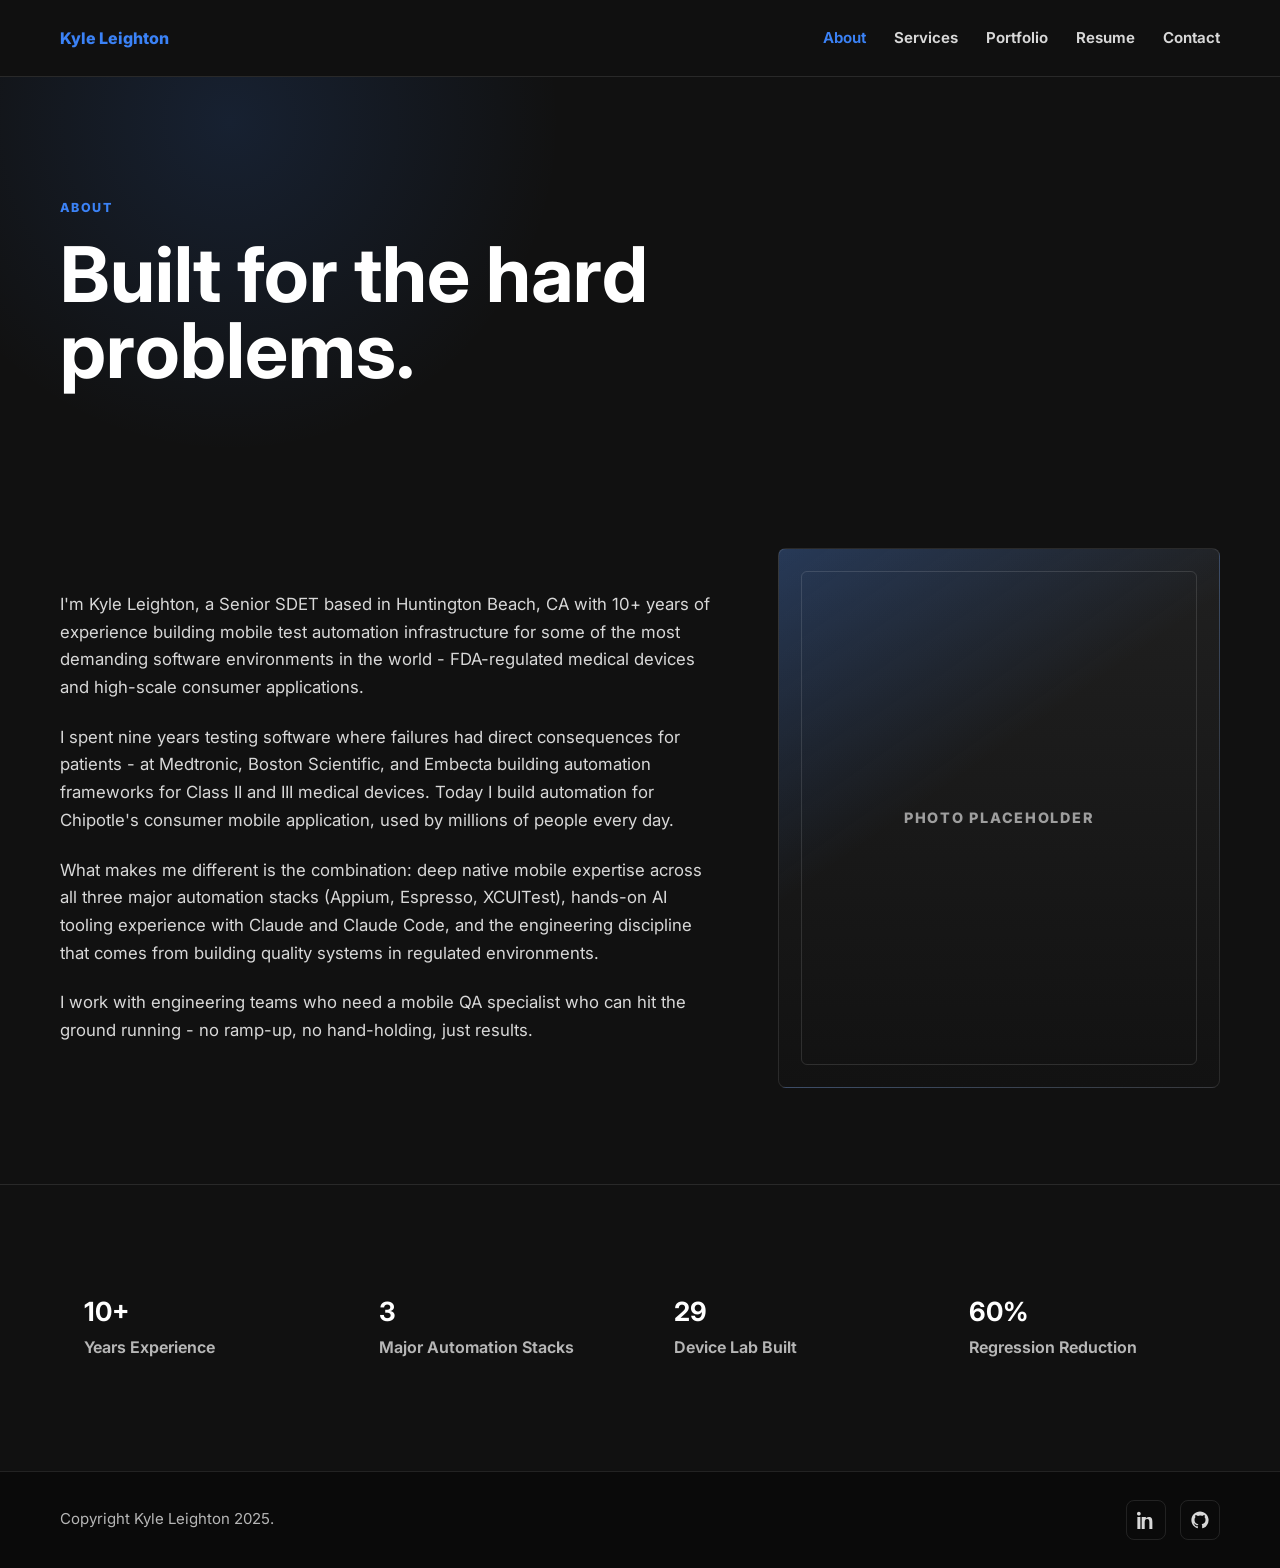
==== about.html @ f609dddc "Build static portfolio website" ====
<!doctype html>
<html lang="en">
  <head>
    <meta charset="utf-8">
    <meta name="viewport" content="width=device-width, initial-scale=1">
    <meta name="description" content="About Kyle Leighton, Senior SDET based in Huntington Beach, CA.">
    <title>About | Kyle Leighton</title>
    <link rel="preconnect" href="https://fonts.googleapis.com">
    <link rel="preconnect" href="https://fonts.gstatic.com" crossorigin>
    <link href="https://fonts.googleapis.com/css2?family=Inter:wght@400;500;600;700;800;900&amp;display=swap" rel="stylesheet">
    <link rel="stylesheet" href="styles.css">
  </head>
  <body>
    <div class="site-shell">
      <header class="site-header">
        <nav class="nav container" aria-label="Primary navigation">
          <a class="wordmark" href="index.html">Kyle Leighton</a>
          <button class="menu-toggle" type="button" aria-label="Toggle navigation menu" aria-expanded="false">
            <span></span>
          </button>
          <div class="nav-links">
            <a class="nav-link" href="about.html">About</a>
            <a class="nav-link" href="services.html">Services</a>
            <a class="nav-link" href="portfolio.html">Portfolio</a>
            <a class="nav-link" href="resume.html">Resume</a>
            <a class="nav-link" href="contact.html">Contact</a>
          </div>
        </nav>
      </header>

      <main class="site-main">
        <section class="page-hero">
          <div class="container reveal">
            <span class="eyebrow">About</span>
            <h1>Built for the hard problems.</h1>
          </div>
        </section>

        <section class="section">
          <div class="container two-column">
            <div class="copy-stack reveal">
              <p>I'm Kyle Leighton, a Senior SDET based in Huntington Beach, CA with 10+ years of experience building mobile test automation infrastructure for some of the most demanding software environments in the world - FDA-regulated medical devices and high-scale consumer applications.</p>
              <p>I spent nine years testing software where failures had direct consequences for patients - at Medtronic, Boston Scientific, and Embecta building automation frameworks for Class II and III medical devices. Today I build automation for Chipotle's consumer mobile application, used by millions of people every day.</p>
              <p>What makes me different is the combination: deep native mobile expertise across all three major automation stacks (Appium, Espresso, XCUITest), hands-on AI tooling experience with Claude and Claude Code, and the engineering discipline that comes from building quality systems in regulated environments.</p>
              <p>I work with engineering teams who need a mobile QA specialist who can hit the ground running - no ramp-up, no hand-holding, just results.</p>
            </div>
            <div class="photo-frame reveal" aria-label="Professional photo placeholder">
              <span class="photo-placeholder">Photo Placeholder</span>
            </div>
          </div>
        </section>

        <section class="section-tight section-border">
          <div class="container grid grid-4">
            <div class="mini-stat reveal">
              <strong>10+</strong>
              <span>Years Experience</span>
            </div>
            <div class="mini-stat reveal">
              <strong>3</strong>
              <span>Major Automation Stacks</span>
            </div>
            <div class="mini-stat reveal">
              <strong>29</strong>
              <span>Device Lab Built</span>
            </div>
            <div class="mini-stat reveal">
              <strong>60%</strong>
              <span>Regression Reduction</span>
            </div>
          </div>
        </section>
      </main>

      <footer class="site-footer">
        <div class="footer-inner container">
          <p>Copyright Kyle Leighton 2025.</p>
          <div class="footer-links">
            <a href="https://linkedin.com/in/kyle-leighton-098b62132" target="_blank" rel="noreferrer" aria-label="LinkedIn">
              <svg viewBox="0 0 24 24" fill="currentColor" aria-hidden="true">
                <path d="M4.98 3.5C4.98 4.88 3.87 6 2.5 6S0 4.88 0 3.5 1.12 1 2.5 1s2.48 1.12 2.48 2.5zM.5 8h4V24h-4V8zm7.5 0h3.84v2.18h.05c.54-1.02 1.84-2.1 3.79-2.1 4.05 0 4.8 2.67 4.8 6.14V24h-4v-8.67c0-2.07-.04-4.73-2.88-4.73-2.89 0-3.33 2.25-3.33 4.58V24h-4V8z"></path>
              </svg>
            </a>
            <a href="https://github.com/kbleighton" target="_blank" rel="noreferrer" aria-label="GitHub">
              <svg viewBox="0 0 24 24" fill="currentColor" aria-hidden="true">
                <path d="M12 .5C5.65.5.5 5.65.5 12c0 5.09 3.29 9.4 7.86 10.93.58.11.79-.25.79-.56v-2.02c-3.2.7-3.87-1.36-3.87-1.36-.52-1.34-1.28-1.7-1.28-1.7-1.05-.72.08-.7.08-.7 1.16.08 1.77 1.19 1.77 1.19 1.03 1.76 2.7 1.25 3.36.96.1-.75.4-1.25.73-1.54-2.56-.29-5.25-1.28-5.25-5.69 0-1.26.45-2.29 1.19-3.1-.12-.29-.52-1.47.11-3.06 0 0 .97-.31 3.18 1.18A11.1 11.1 0 0 1 12 6.15c.98 0 1.96.13 2.88.38 2.2-1.49 3.17-1.18 3.17-1.18.63 1.59.23 2.77.11 3.06.74.81 1.19 1.84 1.19 3.1 0 4.42-2.7 5.39-5.27 5.67.41.36.78 1.07.78 2.16v3.03c0 .31.21.67.8.56A11.52 11.52 0 0 0 23.5 12C23.5 5.65 18.35.5 12 .5z"></path>
              </svg>
            </a>
          </div>
        </div>
      </footer>
    </div>

    <script src="script.js"></script>
  </body>
</html>
---- styles.css ----
/* Design tokens */
:root {
  --bg: #111111;
  --bg-deep: #0a0a0a;
  --panel: #171717;
  --panel-soft: #1d1d1d;
  --text: #ffffff;
  --muted: #b6b6b6;
  --muted-strong: #d8d8d8;
  --line: rgba(255, 255, 255, 0.1);
  --line-strong: rgba(255, 255, 255, 0.16);
  --accent: #3b82f6;
  --accent-dark: #2563eb;
  --accent-soft: rgba(59, 130, 246, 0.14);
  --shadow: 0 24px 70px rgba(0, 0, 0, 0.38);
  --radius: 8px;
  --max-width: 1160px;
}

/* Base layout */
* {
  box-sizing: border-box;
}

html {
  scroll-behavior: smooth;
}

body {
  margin: 0;
  background: var(--bg);
  color: var(--text);
  font-family: "Inter", system-ui, -apple-system, BlinkMacSystemFont, "Segoe UI", sans-serif;
  font-size: 16px;
  line-height: 1.65;
  text-rendering: optimizeLegibility;
}

body.menu-open {
  overflow: hidden;
}

img,
svg {
  display: block;
  max-width: 100%;
}

a {
  color: inherit;
  text-decoration: none;
}

p {
  margin: 0;
}

ul {
  margin: 0;
  padding-left: 1.15rem;
}

li + li {
  margin-top: 0.55rem;
}

.site-shell {
  min-height: 100vh;
  display: flex;
  flex-direction: column;
}

.site-main {
  flex: 1;
}

.container {
  width: min(100% - 40px, var(--max-width));
  margin: 0 auto;
}

/* Header and navigation */
.site-header {
  position: sticky;
  top: 0;
  z-index: 20;
  background: rgba(17, 17, 17, 0.84);
  border-bottom: 1px solid var(--line);
  backdrop-filter: blur(18px);
}

.nav {
  min-height: 76px;
  display: flex;
  align-items: center;
  justify-content: space-between;
  gap: 24px;
}

.wordmark {
  color: var(--accent);
  font-size: 1rem;
  font-weight: 800;
  letter-spacing: 0;
}

.nav-links {
  display: flex;
  align-items: center;
  gap: 28px;
}

.nav-link {
  color: var(--muted-strong);
  font-size: 0.94rem;
  font-weight: 650;
  transition: color 180ms ease;
}

.nav-link:hover,
.nav-link:focus,
.nav-link.is-active {
  color: var(--accent);
}

.menu-toggle {
  width: 44px;
  height: 44px;
  display: none;
  align-items: center;
  justify-content: center;
  border: 1px solid var(--line-strong);
  border-radius: var(--radius);
  background: rgba(255, 255, 255, 0.03);
  color: var(--text);
  cursor: pointer;
}

.menu-toggle span,
.menu-toggle span::before,
.menu-toggle span::after {
  width: 18px;
  height: 2px;
  display: block;
  background: currentColor;
  border-radius: 99px;
  content: "";
  transition: transform 180ms ease, opacity 180ms ease;
}

.menu-toggle span {
  position: relative;
}

.menu-toggle span::before,
.menu-toggle span::after {
  position: absolute;
  left: 0;
}

.menu-toggle span::before {
  top: -6px;
}

.menu-toggle span::after {
  top: 6px;
}

.menu-toggle[aria-expanded="true"] span {
  background: transparent;
}

.menu-toggle[aria-expanded="true"] span::before {
  transform: translateY(6px) rotate(45deg);
}

.menu-toggle[aria-expanded="true"] span::after {
  transform: translateY(-6px) rotate(-45deg);
}

/* Hero, buttons, and shared sections */
.hero {
  min-height: calc(100vh - 76px);
  display: grid;
  align-items: center;
  padding: 80px 0 72px;
  background:
    radial-gradient(circle at 50% 10%, rgba(59, 130, 246, 0.16), transparent 34%),
    linear-gradient(180deg, var(--bg-deep) 0%, var(--bg) 70%);
}

.hero-inner {
  width: min(920px, 100%);
  margin: 0 auto;
  text-align: center;
}

.eyebrow {
  color: var(--accent);
  font-size: 0.78rem;
  font-weight: 800;
  letter-spacing: 0.12em;
  text-transform: uppercase;
}

.hero h1,
.page-hero h1 {
  margin: 18px 0 0;
  color: var(--text);
  font-size: clamp(2.8rem, 8vw, 6.8rem);
  line-height: 0.98;
  letter-spacing: 0;
}

.hero p,
.page-hero p {
  width: min(820px, 100%);
  margin: 28px auto 0;
  color: var(--muted-strong);
  font-size: clamp(1.05rem, 2vw, 1.35rem);
  line-height: 1.65;
}

.button {
  min-height: 48px;
  display: inline-flex;
  align-items: center;
  justify-content: center;
  gap: 10px;
  border: 1px solid transparent;
  border-radius: var(--radius);
  padding: 0 22px;
  font-weight: 800;
  line-height: 1;
  transition: transform 180ms ease, background 180ms ease, border-color 180ms ease, color 180ms ease;
}

.button-primary {
  background: var(--accent);
  color: var(--text);
  box-shadow: 0 18px 44px rgba(59, 130, 246, 0.24);
}

.button-primary:hover,
.button-primary:focus {
  background: var(--accent-dark);
  transform: translateY(-2px);
}

.button-secondary {
  background: transparent;
  border-color: var(--line-strong);
  color: var(--text);
}

.button-secondary:hover,
.button-secondary:focus {
  border-color: var(--accent);
  color: var(--accent);
}

.hero .button-primary,
.resume-panel .button-primary {
  margin-top: 36px;
}

.section {
  padding: 96px 0;
}

.section-tight {
  padding: 72px 0;
}

.section-border {
  border-top: 1px solid var(--line);
}

/* Home page stats and trusted-by band */
.grid {
  display: grid;
  gap: 20px;
}

.grid-3 {
  grid-template-columns: repeat(3, minmax(0, 1fr));
}

.grid-4 {
  grid-template-columns: repeat(4, minmax(0, 1fr));
}

.grid-2 {
  grid-template-columns: repeat(2, minmax(0, 1fr));
}

.card,
.stat-card,
.service-card,
.portfolio-card,
.contact-card,
.resume-panel {
  border: 1px solid var(--line);
  border-radius: var(--radius);
  background: linear-gradient(180deg, rgba(255, 255, 255, 0.045), rgba(255, 255, 255, 0.02));
  box-shadow: var(--shadow);
}

.stat-card {
  min-height: 188px;
  padding: 28px;
}

.icon {
  width: 42px;
  height: 42px;
  display: inline-flex;
  align-items: center;
  justify-content: center;
  border: 1px solid rgba(59, 130, 246, 0.28);
  border-radius: var(--radius);
  background: var(--accent-soft);
  color: var(--accent);
}

.icon svg {
  width: 22px;
  height: 22px;
  stroke-width: 2;
}

.stat-value {
  margin-top: 22px;
  color: var(--text);
  font-size: clamp(1.55rem, 3vw, 2.25rem);
  font-weight: 850;
  line-height: 1.1;
}

.stat-label {
  margin-top: 8px;
  color: var(--muted);
  font-weight: 600;
}

.trusted {
  border-top: 1px solid var(--line);
  border-bottom: 1px solid var(--line);
  background: var(--bg-deep);
}

.trusted-inner {
  min-height: 132px;
  display: grid;
  grid-template-columns: 180px 1fr;
  align-items: center;
  gap: 36px;
}

.trusted-label {
  color: var(--muted);
  font-size: 0.82rem;
  font-weight: 800;
  letter-spacing: 0.14em;
  text-transform: uppercase;
}

.logo-row {
  display: grid;
  grid-template-columns: repeat(4, minmax(0, 1fr));
  gap: 18px;
}

.text-logo {
  min-height: 58px;
  display: flex;
  align-items: center;
  justify-content: center;
  border: 1px solid var(--line);
  border-radius: var(--radius);
  color: var(--muted-strong);
  font-weight: 800;
  text-align: center;
  padding: 12px 16px;
}

/* Interior page layouts */
.page-hero {
  padding: 116px 0 64px;
  background:
    radial-gradient(circle at 18% 12%, rgba(59, 130, 246, 0.14), transparent 30%),
    var(--bg);
}

.page-hero h1 {
  width: min(820px, 100%);
  font-size: clamp(2.55rem, 6vw, 5rem);
}

.page-hero p {
  margin-left: 0;
}

.two-column {
  display: grid;
  grid-template-columns: minmax(0, 1.08fr) minmax(280px, 0.72fr);
  gap: 56px;
  align-items: center;
}

.copy-stack {
  display: grid;
  gap: 22px;
  color: var(--muted-strong);
  font-size: 1.05rem;
}

.copy-stack strong {
  color: var(--text);
}

.photo-frame {
  position: relative;
  overflow: hidden;
  min-height: 540px;
  border: 1px solid var(--line);
  border-radius: var(--radius);
  background:
    linear-gradient(145deg, rgba(59, 130, 246, 0.26), transparent 42%),
    linear-gradient(180deg, #202020, #121212);
}

.photo-frame::before {
  position: absolute;
  inset: 22px;
  border: 1px solid rgba(255, 255, 255, 0.12);
  border-radius: calc(var(--radius) - 2px);
  content: "";
}

.photo-placeholder {
  position: absolute;
  inset: 0;
  display: flex;
  align-items: center;
  justify-content: center;
  color: rgba(255, 255, 255, 0.58);
  font-size: 0.9rem;
  font-weight: 800;
  letter-spacing: 0.12em;
  text-transform: uppercase;
}

.mini-stat {
  min-height: 142px;
  display: flex;
  flex-direction: column;
  justify-content: center;
  padding: 24px;
}

.mini-stat strong {
  color: var(--text);
  font-size: 1.65rem;
  line-height: 1.15;
}

.mini-stat span {
  margin-top: 8px;
  color: var(--muted);
  font-weight: 650;
}

/* Services and portfolio cards */
.section-heading {
  display: flex;
  align-items: end;
  justify-content: space-between;
  gap: 24px;
  margin-bottom: 34px;
}

.section-heading h2 {
  margin: 0;
  font-size: clamp(2rem, 4vw, 3.4rem);
  line-height: 1;
}

.section-heading p {
  width: min(480px, 100%);
  color: var(--muted);
}

.service-card {
  min-height: 330px;
  padding: 30px;
}

.service-card h2,
.portfolio-card h2 {
  margin: 24px 0 10px;
  font-size: 1.35rem;
  line-height: 1.2;
}

.service-card p,
.portfolio-card p,
.resume-panel p {
  color: var(--muted-strong);
}

.services-cta {
  margin-top: 34px;
  text-align: center;
}

.portfolio-grid {
  display: grid;
  gap: 20px;
}

.portfolio-card {
  padding: 30px;
}

.portfolio-card h2 {
  margin-top: 0;
  font-size: 1.55rem;
}

.portfolio-card .context {
  margin-bottom: 20px;
  color: var(--accent);
  font-size: 0.9rem;
  font-weight: 800;
  letter-spacing: 0.08em;
  text-transform: uppercase;
}

.portfolio-card li {
  color: var(--muted-strong);
}

.portfolio-card.featured {
  border-color: rgba(59, 130, 246, 0.32);
  background: linear-gradient(180deg, rgba(59, 130, 246, 0.12), rgba(255, 255, 255, 0.025));
}

/* Resume and profile links */
.resume-wrap {
  min-height: calc(100vh - 76px);
  display: grid;
  align-items: center;
  padding: 92px 0;
}

.resume-panel {
  width: min(820px, 100%);
  margin: 0 auto;
  padding: clamp(32px, 6vw, 64px);
  text-align: center;
}

.resume-panel h1 {
  margin: 14px 0 0;
  font-size: clamp(2.45rem, 6vw, 4.85rem);
  line-height: 1;
}

.resume-panel p {
  margin: 26px auto 0;
  max-width: 680px;
  font-size: 1.08rem;
}

.social-links {
  display: flex;
  flex-wrap: wrap;
  align-items: center;
  justify-content: center;
  gap: 14px;
  margin-top: 30px;
}

.social-link {
  min-height: 44px;
  display: inline-flex;
  align-items: center;
  justify-content: center;
  gap: 10px;
  border: 1px solid var(--line);
  border-radius: var(--radius);
  padding: 0 16px;
  color: var(--muted-strong);
  font-weight: 750;
  transition: border-color 180ms ease, color 180ms ease, background 180ms ease;
}

.social-link:hover,
.social-link:focus {
  border-color: var(--accent);
  background: var(--accent-soft);
  color: var(--text);
}

.social-link svg {
  width: 18px;
  height: 18px;
  color: var(--accent);
}

/* Contact form */
.contact-layout {
  display: grid;
  grid-template-columns: minmax(0, 0.96fr) minmax(300px, 0.64fr);
  gap: 28px;
  align-items: start;
}

.contact-card {
  padding: clamp(26px, 4vw, 38px);
}

.form-grid {
  display: grid;
  grid-template-columns: repeat(2, minmax(0, 1fr));
  gap: 18px;
}

.field {
  display: grid;
  gap: 8px;
}

.field-full {
  grid-column: 1 / -1;
}

label {
  color: var(--muted-strong);
  font-size: 0.92rem;
  font-weight: 750;
}

input,
textarea {
  width: 100%;
  border: 1px solid var(--line-strong);
  border-radius: var(--radius);
  background: rgba(10, 10, 10, 0.72);
  color: var(--text);
  font: inherit;
  padding: 13px 14px;
  outline: none;
  transition: border-color 180ms ease, box-shadow 180ms ease;
}

textarea {
  min-height: 168px;
  resize: vertical;
}

input:focus,
textarea:focus {
  border-color: var(--accent);
  box-shadow: 0 0 0 4px rgba(59, 130, 246, 0.14);
}

.form-actions {
  display: flex;
  align-items: center;
  gap: 16px;
  margin-top: 22px;
}

.form-status {
  color: var(--muted);
  font-size: 0.9rem;
}

.contact-list {
  display: grid;
  gap: 18px;
}

.contact-item {
  display: grid;
  gap: 4px;
  border-bottom: 1px solid var(--line);
  padding-bottom: 18px;
}

.contact-item:last-child {
  border-bottom: 0;
  padding-bottom: 0;
}

.contact-item span {
  color: var(--muted);
  font-size: 0.8rem;
  font-weight: 800;
  letter-spacing: 0.12em;
  text-transform: uppercase;
}

.contact-item a {
  color: var(--text);
  font-weight: 750;
  overflow-wrap: anywhere;
  transition: color 180ms ease;
}

.contact-item a:hover,
.contact-item a:focus {
  color: var(--accent);
}

/* Footer */
.site-footer {
  border-top: 1px solid var(--line);
  background: var(--bg-deep);
}

.footer-inner {
  min-height: 96px;
  display: flex;
  align-items: center;
  justify-content: space-between;
  gap: 24px;
  color: var(--muted);
  font-size: 0.94rem;
}

.footer-links {
  display: flex;
  align-items: center;
  gap: 14px;
}

.footer-links a {
  width: 40px;
  height: 40px;
  display: inline-flex;
  align-items: center;
  justify-content: center;
  border: 1px solid var(--line);
  border-radius: var(--radius);
  color: var(--muted-strong);
  transition: border-color 180ms ease, color 180ms ease, background 180ms ease;
}

.footer-links a:hover,
.footer-links a:focus {
  border-color: var(--accent);
  background: var(--accent-soft);
  color: var(--accent);
}

.footer-links svg {
  width: 18px;
  height: 18px;
}

/* Scroll reveal animation */
.reveal {
  opacity: 0;
  transform: translateY(18px);
  transition: opacity 640ms ease, transform 640ms ease;
}

.reveal.is-visible {
  opacity: 1;
  transform: translateY(0);
}

:focus-visible {
  outline: 3px solid rgba(59, 130, 246, 0.7);
  outline-offset: 3px;
}

/* Responsive behavior */
@media (prefers-reduced-motion: reduce) {
  *,
  *::before,
  *::after {
    scroll-behavior: auto !important;
    transition-duration: 0.01ms !important;
    animation-duration: 0.01ms !important;
    animation-iteration-count: 1 !important;
  }

  .reveal {
    opacity: 1;
    transform: none;
  }
}

@media (max-width: 980px) {
  .grid-3,
  .grid-4,
  .grid-2,
  .logo-row {
    grid-template-columns: repeat(2, minmax(0, 1fr));
  }

  .two-column,
  .contact-layout {
    grid-template-columns: 1fr;
  }

  .photo-frame {
    min-height: 460px;
  }

  .trusted-inner {
    grid-template-columns: 1fr;
    gap: 18px;
    padding: 34px 0;
  }
}

@media (max-width: 760px) {
  .container {
    width: min(100% - 28px, var(--max-width));
  }

  .nav {
    min-height: 68px;
  }

  .menu-toggle {
    display: inline-flex;
  }

  .nav-links {
    position: fixed;
    inset: 68px 14px auto 14px;
    display: grid;
    gap: 0;
    padding: 10px;
    border: 1px solid var(--line-strong);
    border-radius: var(--radius);
    background: rgba(17, 17, 17, 0.98);
    box-shadow: var(--shadow);
    transform: translateY(-12px);
    opacity: 0;
    pointer-events: none;
    transition: opacity 180ms ease, transform 180ms ease;
  }

  .nav-links.is-open {
    transform: translateY(0);
    opacity: 1;
    pointer-events: auto;
  }

  .nav-link {
    display: block;
    padding: 14px 12px;
    border-radius: var(--radius);
  }

  .nav-link:hover,
  .nav-link:focus,
  .nav-link.is-active {
    background: var(--accent-soft);
  }

  .hero {
    min-height: calc(100vh - 68px);
    padding: 72px 0 56px;
  }

  .hero h1,
  .page-hero h1,
  .resume-panel h1 {
    overflow-wrap: anywhere;
  }

  .section,
  .section-tight {
    padding: 64px 0;
  }

  .page-hero {
    padding: 78px 0 42px;
  }

  .section-heading {
    display: grid;
    gap: 14px;
  }

  .grid-3,
  .grid-4,
  .grid-2,
  .logo-row,
  .form-grid {
    grid-template-columns: 1fr;
  }

  .stat-card,
  .service-card {
    min-height: auto;
  }

  .photo-frame {
    min-height: 380px;
  }

  .footer-inner {
    flex-direction: column;
    justify-content: center;
    padding: 26px 0;
    text-align: center;
  }
}
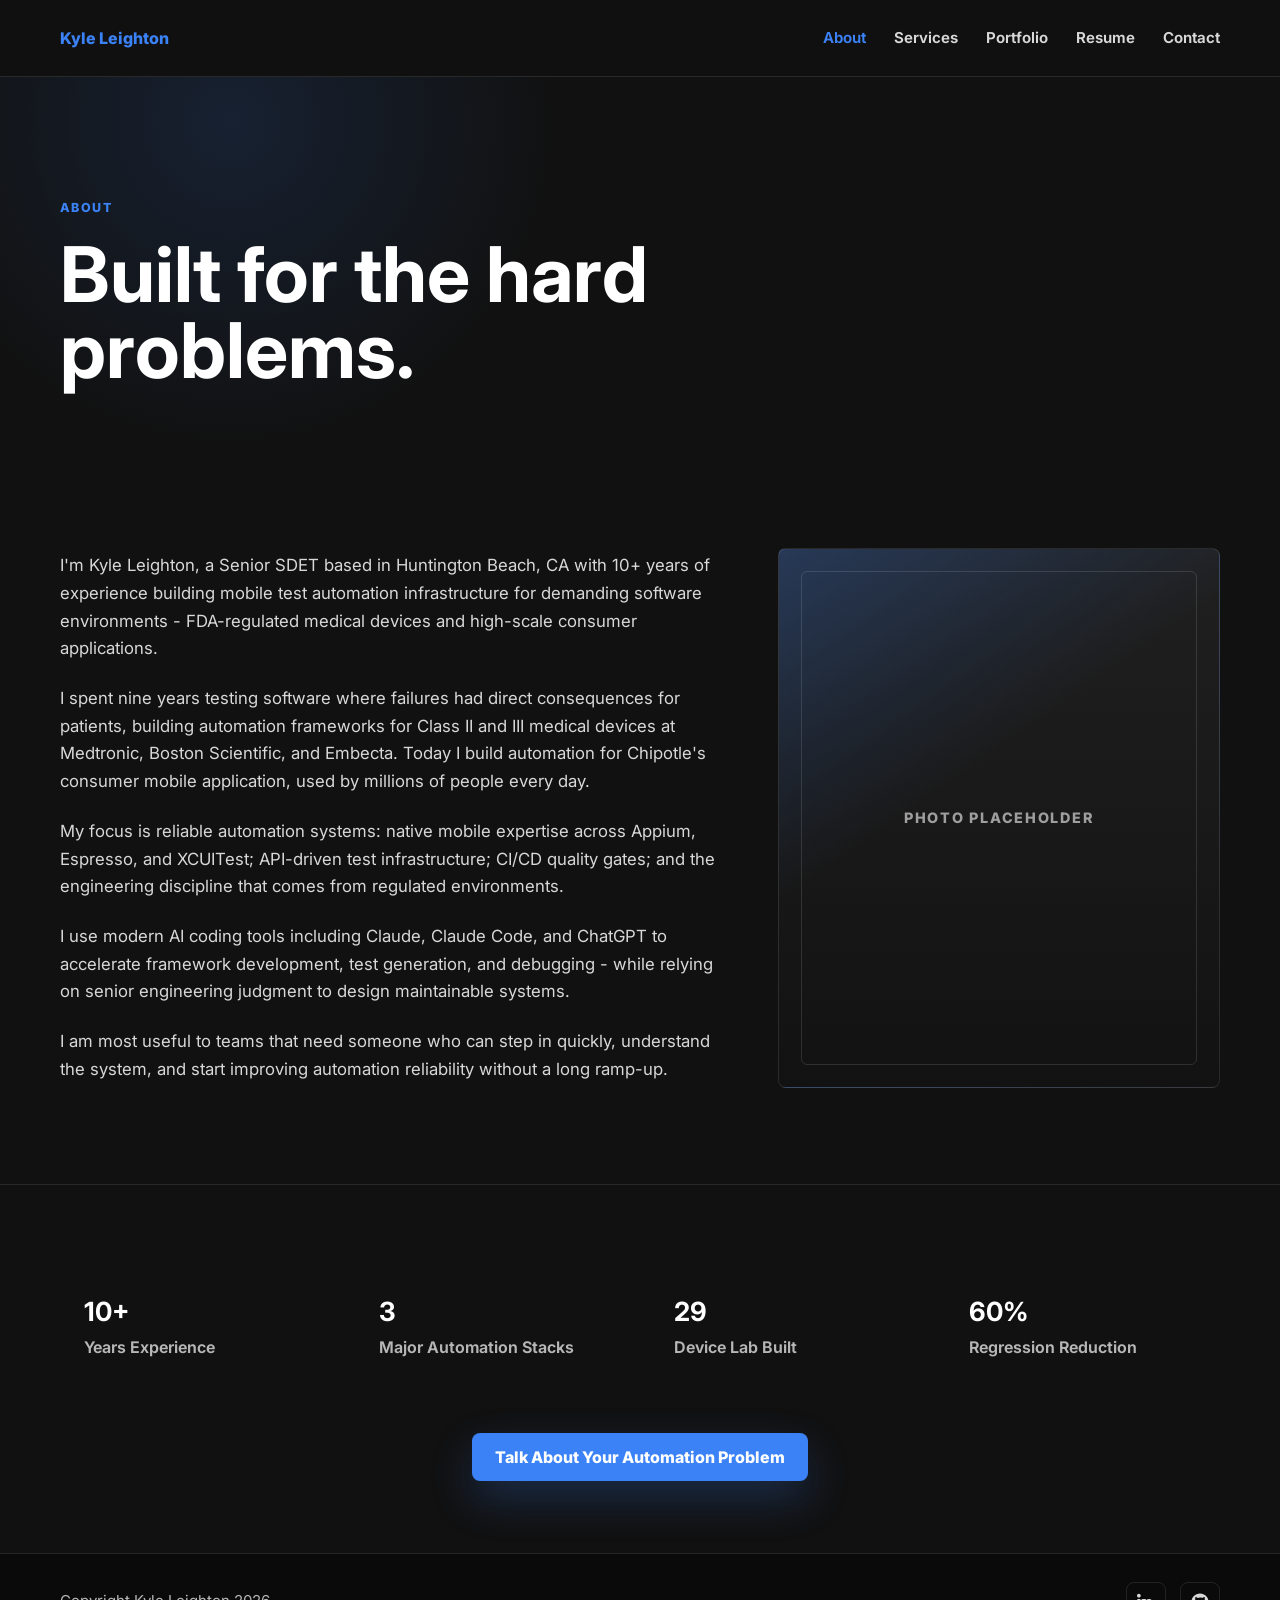
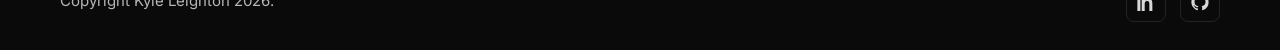
==== commit 1160aa2b: "Reposition site for SDET consulting" ====
--- a/about.html
+++ b/about.html
@@ -3,7 +3,7 @@
   <head>
     <meta charset="utf-8">
     <meta name="viewport" content="width=device-width, initial-scale=1">
-    <meta name="description" content="About Kyle Leighton, Senior SDET based in Huntington Beach, CA.">
+    <meta name="description" content="About Kyle Leighton, a freelance Senior SDET and mobile automation consultant with regulated medical device and high-scale consumer app experience.">
     <title>About | Kyle Leighton</title>
     <link rel="preconnect" href="https://fonts.googleapis.com">
     <link rel="preconnect" href="https://fonts.gstatic.com" crossorigin>
@@ -39,10 +39,11 @@
         <section class="section">
           <div class="container two-column">
             <div class="copy-stack reveal">
-              <p>I'm Kyle Leighton, a Senior SDET based in Huntington Beach, CA with 10+ years of experience building mobile test automation infrastructure for some of the most demanding software environments in the world - FDA-regulated medical devices and high-scale consumer applications.</p>
-              <p>I spent nine years testing software where failures had direct consequences for patients - at Medtronic, Boston Scientific, and Embecta building automation frameworks for Class II and III medical devices. Today I build automation for Chipotle's consumer mobile application, used by millions of people every day.</p>
-              <p>What makes me different is the combination: deep native mobile expertise across all three major automation stacks (Appium, Espresso, XCUITest), hands-on AI tooling experience with Claude and Claude Code, and the engineering discipline that comes from building quality systems in regulated environments.</p>
-              <p>I work with engineering teams who need a mobile QA specialist who can hit the ground running - no ramp-up, no hand-holding, just results.</p>
+              <p>I'm Kyle Leighton, a Senior SDET based in Huntington Beach, CA with 10+ years of experience building mobile test automation infrastructure for demanding software environments - FDA-regulated medical devices and high-scale consumer applications.</p>
+              <p>I spent nine years testing software where failures had direct consequences for patients, building automation frameworks for Class II and III medical devices at Medtronic, Boston Scientific, and Embecta. Today I build automation for Chipotle's consumer mobile application, used by millions of people every day.</p>
+              <p>My focus is reliable automation systems: native mobile expertise across Appium, Espresso, and XCUITest; API-driven test infrastructure; CI/CD quality gates; and the engineering discipline that comes from regulated environments.</p>
+              <p>I use modern AI coding tools including Claude, Claude Code, and ChatGPT to accelerate framework development, test generation, and debugging - while relying on senior engineering judgment to design maintainable systems.</p>
+              <p>I am most useful to teams that need someone who can step in quickly, understand the system, and start improving automation reliability without a long ramp-up.</p>
             </div>
             <div class="photo-frame reveal" aria-label="Professional photo placeholder">
               <span class="photo-placeholder">Photo Placeholder</span>
@@ -69,12 +70,15 @@
               <span>Regression Reduction</span>
             </div>
           </div>
+          <div class="container cta-row reveal">
+            <a class="button button-primary" href="contact.html">Talk About Your Automation Problem</a>
+          </div>
         </section>
       </main>
 
       <footer class="site-footer">
         <div class="footer-inner container">
-          <p>Copyright Kyle Leighton 2025.</p>
+          <p>Copyright Kyle Leighton 2026.</p>
           <div class="footer-links">
             <a href="https://linkedin.com/in/kyle-leighton-098b62132" target="_blank" rel="noreferrer" aria-label="LinkedIn">
               <svg viewBox="0 0 24 24" fill="currentColor" aria-hidden="true">
--- a/styles.css
+++ b/styles.css
@@ -207,9 +207,16 @@
 .page-hero h1 {
   margin: 18px 0 0;
   color: var(--text);
-  font-size: clamp(2.8rem, 8vw, 6.8rem);
   line-height: 0.98;
   letter-spacing: 0;
+}
+
+.hero h1 {
+  font-size: clamp(2.55rem, 6vw, 5.45rem);
+}
+
+.page-hero h1 {
+  font-size: clamp(2.8rem, 8vw, 6.8rem);
 }
 
 .hero p,
@@ -259,8 +266,7 @@
   color: var(--accent);
 }
 
-.hero .button-primary,
-.resume-panel .button-primary {
+.hero .button-primary {
   margin-top: 36px;
 }
 
@@ -296,6 +302,7 @@
 
 .card,
 .stat-card,
+.offer-card,
 .service-card,
 .portfolio-card,
 .contact-card,
@@ -491,6 +498,40 @@
   color: var(--muted);
 }
 
+.offer-grid {
+  margin-bottom: 72px;
+}
+
+.offer-card {
+  min-height: 300px;
+  padding: 30px;
+  border-color: rgba(59, 130, 246, 0.26);
+  background: linear-gradient(180deg, rgba(59, 130, 246, 0.11), rgba(255, 255, 255, 0.025));
+}
+
+.offer-label {
+  width: 34px;
+  height: 34px;
+  display: inline-flex;
+  align-items: center;
+  justify-content: center;
+  border-radius: var(--radius);
+  background: var(--accent);
+  color: var(--text);
+  font-size: 0.88rem;
+  font-weight: 850;
+}
+
+.offer-card h2 {
+  margin: 24px 0 10px;
+  font-size: 1.48rem;
+  line-height: 1.2;
+}
+
+.supporting-heading {
+  margin-top: 0;
+}
+
 .service-card {
   min-height: 330px;
   padding: 30px;
@@ -504,14 +545,22 @@
 }
 
 .service-card p,
+.offer-card p,
 .portfolio-card p,
 .resume-panel p {
   color: var(--muted-strong);
 }
 
-.services-cta {
+.cta-row {
   margin-top: 34px;
+  display: flex;
+  justify-content: center;
+  gap: 14px;
   text-align: center;
+}
+
+.cta-row .button {
+  max-width: 100%;
 }
 
 .portfolio-grid {
@@ -541,6 +590,33 @@
   color: var(--muted-strong);
 }
 
+.case-study-grid {
+  display: grid;
+  grid-template-columns: repeat(2, minmax(0, 1fr));
+  gap: 18px 24px;
+}
+
+.case-detail h3 {
+  margin: 0 0 6px;
+  color: var(--accent);
+  font-size: 0.78rem;
+  font-weight: 850;
+  letter-spacing: 0.12em;
+  text-transform: uppercase;
+}
+
+.case-detail p {
+  font-size: 0.98rem;
+}
+
+.case-detail:last-child {
+  grid-column: 1 / -1;
+}
+
+.case-link {
+  margin-top: 26px;
+}
+
 .portfolio-card.featured {
   border-color: rgba(59, 130, 246, 0.32);
   background: linear-gradient(180deg, rgba(59, 130, 246, 0.12), rgba(255, 255, 255, 0.025));
@@ -571,6 +647,14 @@
   margin: 26px auto 0;
   max-width: 680px;
   font-size: 1.08rem;
+}
+
+.resume-actions {
+  display: flex;
+  flex-wrap: wrap;
+  justify-content: center;
+  gap: 14px;
+  margin-top: 36px;
 }
 
 .social-links {
@@ -619,6 +703,12 @@
 
 .contact-card {
   padding: clamp(26px, 4vw, 38px);
+}
+
+.calendly-cta {
+  margin-bottom: 26px;
+  padding-bottom: 26px;
+  border-bottom: 1px solid var(--line);
 }
 
 .form-grid {
@@ -895,13 +985,25 @@
   .grid-4,
   .grid-2,
   .logo-row,
+  .case-study-grid,
   .form-grid {
     grid-template-columns: 1fr;
   }
 
+  .case-detail:last-child {
+    grid-column: auto;
+  }
+
   .stat-card,
+  .offer-card,
   .service-card {
     min-height: auto;
+  }
+
+  .resume-actions,
+  .cta-row {
+    align-items: stretch;
+    flex-direction: column;
   }
 
   .photo-frame {
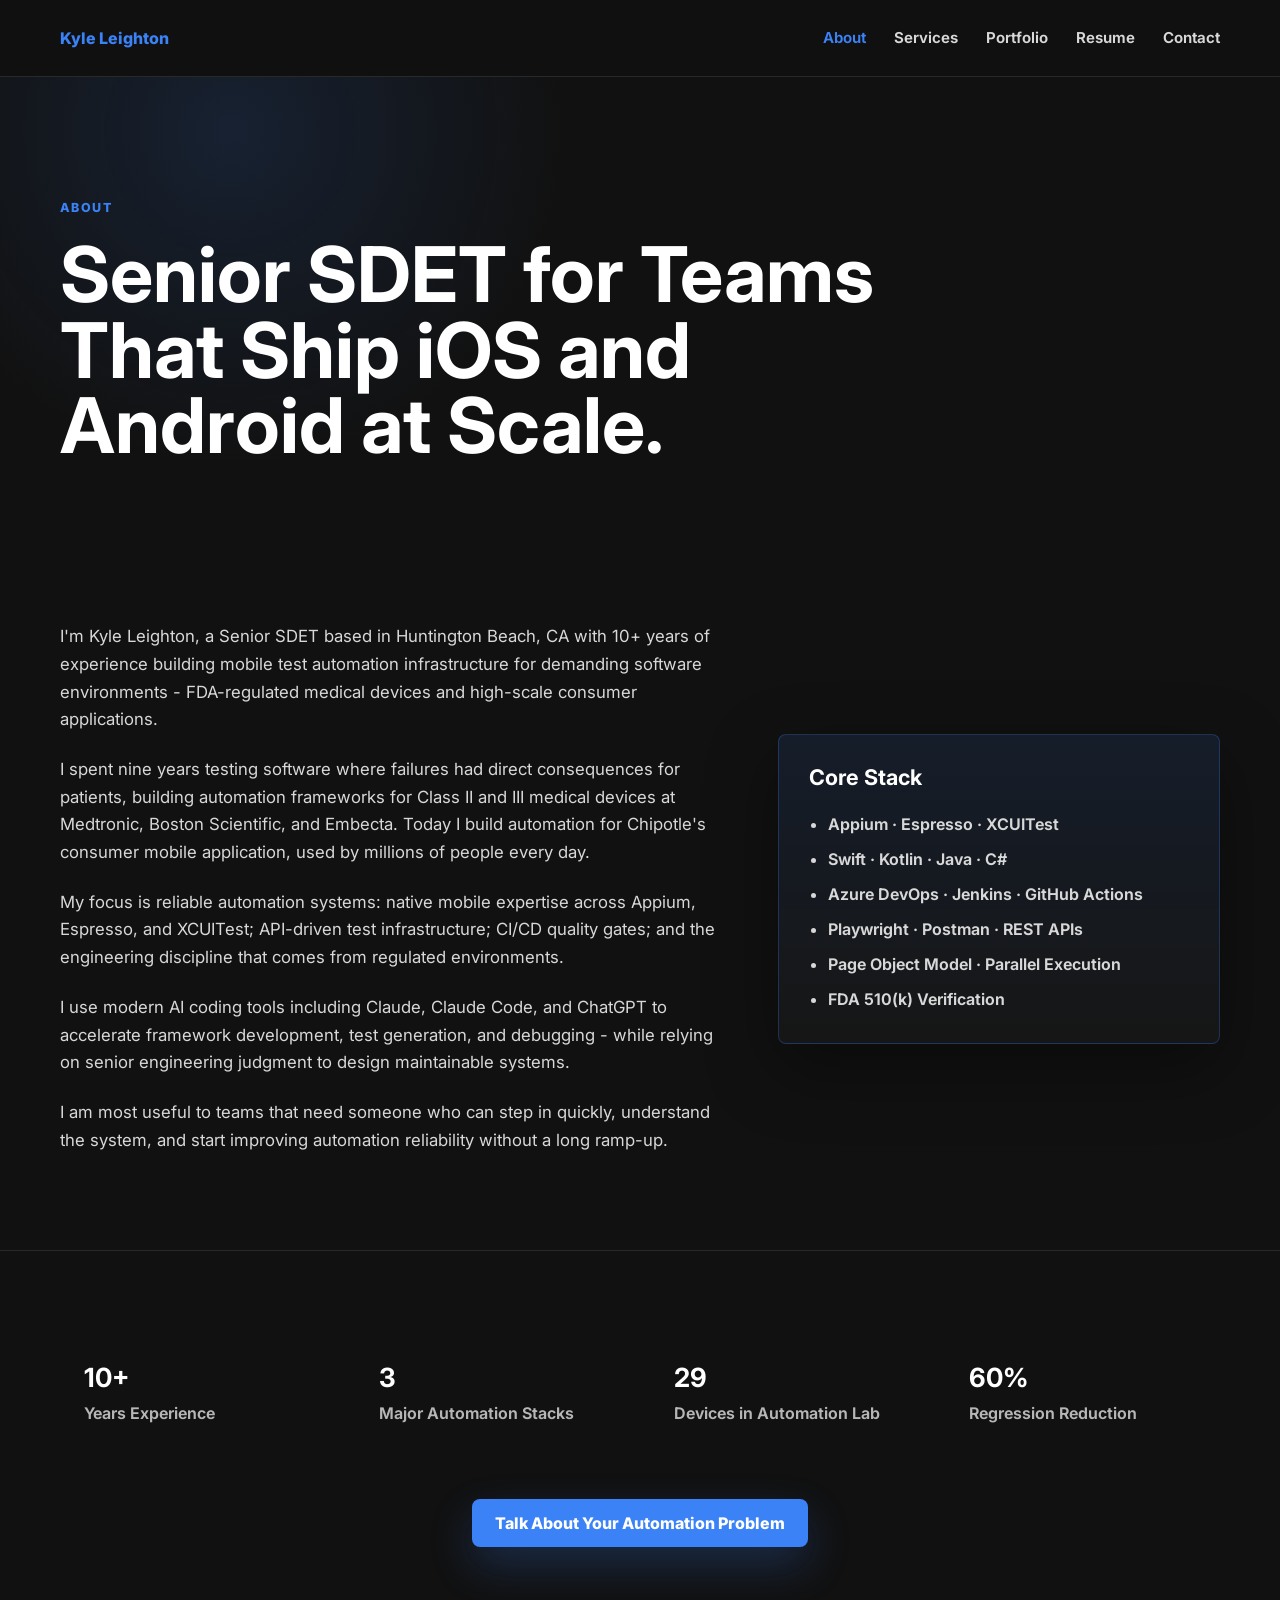
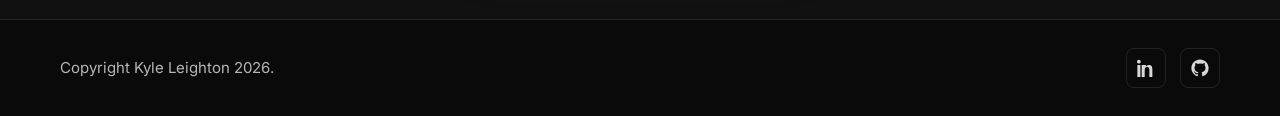
==== commit 92bd2c21: "Apply site improvement pass" ====
--- a/about.html
+++ b/about.html
@@ -4,6 +4,7 @@
     <meta charset="utf-8">
     <meta name="viewport" content="width=device-width, initial-scale=1">
     <meta name="description" content="About Kyle Leighton, a freelance Senior SDET and mobile automation consultant with regulated medical device and high-scale consumer app experience.">
+    <link rel="icon" type="image/svg+xml" href="favicon.svg">
     <title>About | Kyle Leighton</title>
     <link rel="preconnect" href="https://fonts.googleapis.com">
     <link rel="preconnect" href="https://fonts.gstatic.com" crossorigin>
@@ -32,7 +33,7 @@
         <section class="page-hero">
           <div class="container reveal">
             <span class="eyebrow">About</span>
-            <h1>Built for the hard problems.</h1>
+            <h1>Senior SDET for Teams That Ship iOS and Android at Scale.</h1>
           </div>
         </section>
 
@@ -45,8 +46,16 @@
               <p>I use modern AI coding tools including Claude, Claude Code, and ChatGPT to accelerate framework development, test generation, and debugging - while relying on senior engineering judgment to design maintainable systems.</p>
               <p>I am most useful to teams that need someone who can step in quickly, understand the system, and start improving automation reliability without a long ramp-up.</p>
             </div>
-            <div class="photo-frame reveal" aria-label="Professional photo placeholder">
-              <span class="photo-placeholder">Photo Placeholder</span>
+            <div class="skills-card reveal">
+              <h3>Core Stack</h3>
+              <ul>
+                <li>Appium · Espresso · XCUITest</li>
+                <li>Swift · Kotlin · Java · C#</li>
+                <li>Azure DevOps · Jenkins · GitHub Actions</li>
+                <li>Playwright · Postman · REST APIs</li>
+                <li>Page Object Model · Parallel Execution</li>
+                <li>FDA 510(k) Verification</li>
+              </ul>
             </div>
           </div>
         </section>
@@ -63,7 +72,7 @@
             </div>
             <div class="mini-stat reveal">
               <strong>29</strong>
-              <span>Device Lab Built</span>
+              <span>Devices in Automation Lab</span>
             </div>
             <div class="mini-stat reveal">
               <strong>60%</strong>
--- a/styles.css
+++ b/styles.css
@@ -303,6 +303,7 @@
 .card,
 .stat-card,
 .offer-card,
+.skills-card,
 .service-card,
 .portfolio-card,
 .contact-card,
@@ -456,6 +457,24 @@
   font-weight: 800;
   letter-spacing: 0.12em;
   text-transform: uppercase;
+}
+
+.skills-card {
+  padding: 30px;
+  border-color: rgba(59, 130, 246, 0.26);
+  background: linear-gradient(180deg, rgba(59, 130, 246, 0.11), rgba(255, 255, 255, 0.025));
+}
+
+.skills-card h3 {
+  margin: 0 0 20px;
+  color: var(--text);
+  font-size: 1.35rem;
+  line-height: 1.2;
+}
+
+.skills-card li {
+  color: var(--muted-strong);
+  font-weight: 650;
 }
 
 .mini-stat {
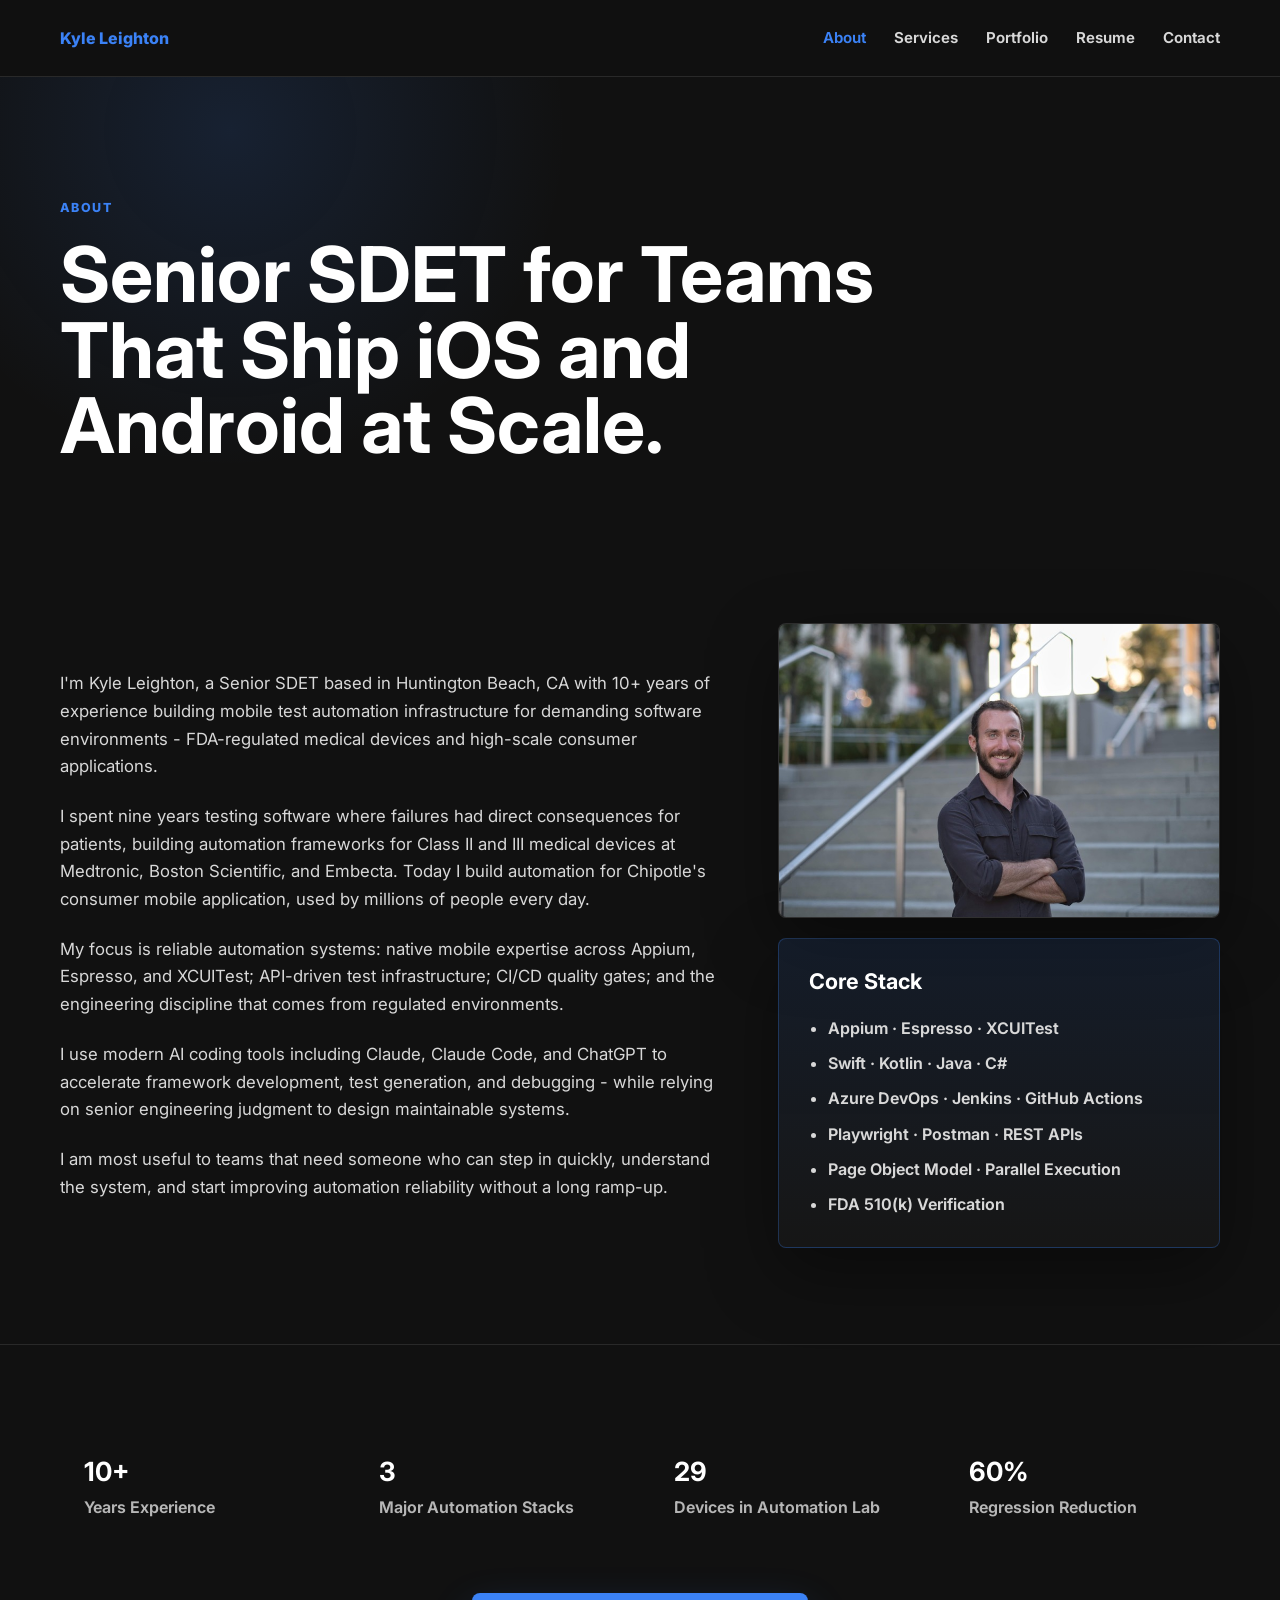
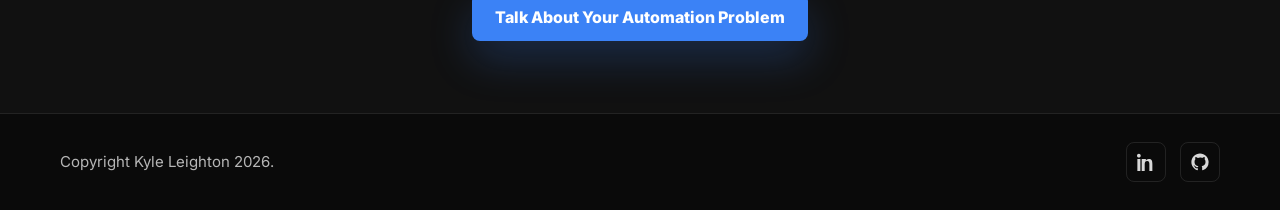
==== commit 63b27d46: "Add profile photo to about page" ====
--- a/about.html
+++ b/about.html
@@ -46,16 +46,21 @@
               <p>I use modern AI coding tools including Claude, Claude Code, and ChatGPT to accelerate framework development, test generation, and debugging - while relying on senior engineering judgment to design maintainable systems.</p>
               <p>I am most useful to teams that need someone who can step in quickly, understand the system, and start improving automation reliability without a long ramp-up.</p>
             </div>
-            <div class="skills-card reveal">
-              <h3>Core Stack</h3>
-              <ul>
-                <li>Appium · Espresso · XCUITest</li>
-                <li>Swift · Kotlin · Java · C#</li>
-                <li>Azure DevOps · Jenkins · GitHub Actions</li>
-                <li>Playwright · Postman · REST APIs</li>
-                <li>Page Object Model · Parallel Execution</li>
-                <li>FDA 510(k) Verification</li>
-              </ul>
+            <div class="about-sidebar">
+              <figure class="profile-card reveal">
+                <img class="profile-photo" src="assets/kyle-leighton-profile.jpg" alt="Kyle Leighton">
+              </figure>
+              <div class="skills-card reveal">
+                <h3>Core Stack</h3>
+                <ul>
+                  <li>Appium · Espresso · XCUITest</li>
+                  <li>Swift · Kotlin · Java · C#</li>
+                  <li>Azure DevOps · Jenkins · GitHub Actions</li>
+                  <li>Playwright · Postman · REST APIs</li>
+                  <li>Page Object Model · Parallel Execution</li>
+                  <li>FDA 510(k) Verification</li>
+                </ul>
+              </div>
             </div>
           </div>
         </section>
--- a/styles.css
+++ b/styles.css
@@ -427,6 +427,26 @@
   color: var(--text);
 }
 
+.about-sidebar {
+  display: grid;
+  gap: 20px;
+}
+
+.profile-card {
+  overflow: hidden;
+  margin: 0;
+  border: 1px solid var(--line);
+  border-radius: var(--radius);
+  background: linear-gradient(180deg, rgba(255, 255, 255, 0.045), rgba(255, 255, 255, 0.02));
+  box-shadow: var(--shadow);
+}
+
+.profile-photo {
+  width: 100%;
+  aspect-ratio: 3 / 2;
+  object-fit: cover;
+}
+
 .photo-frame {
   position: relative;
   overflow: hidden;
